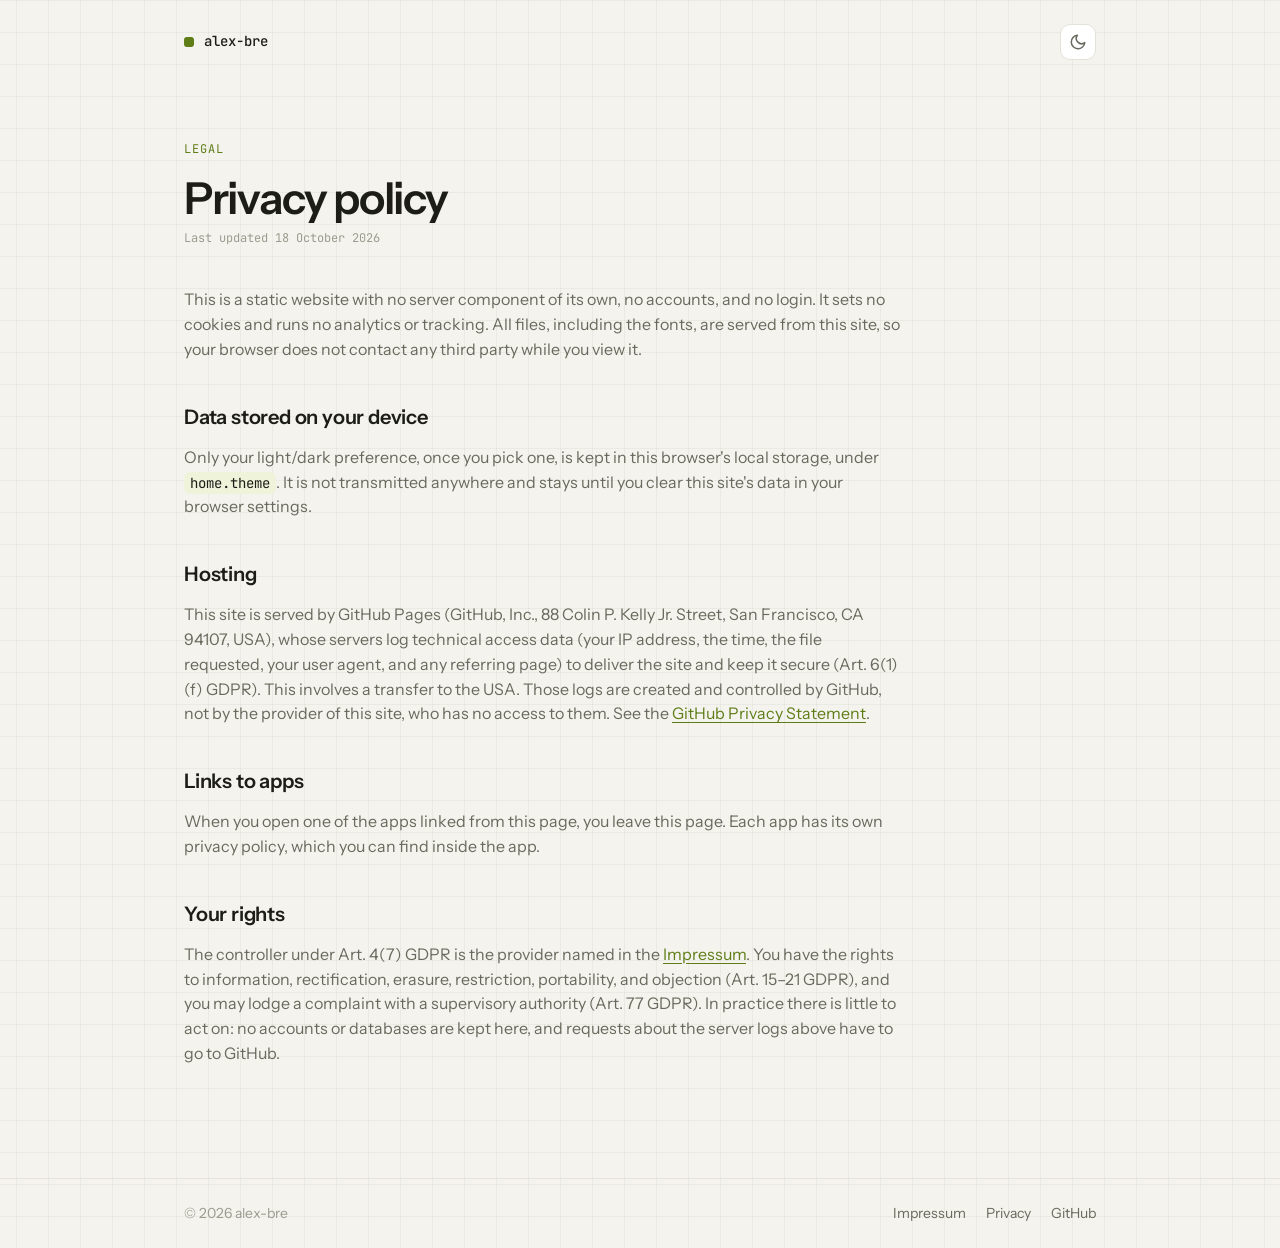
==== privacy.html @ 8b433501 "feat: add impressum and privacy pages" ====
<!doctype html>
<html lang="en">
  <head>
    <meta charset="UTF-8" />
    <meta name="viewport" content="width=device-width, initial-scale=1.0" />
    <title>Privacy policy — alex-bre</title>
    <meta name="description" content="What data alex-bre.github.io processes, and where it goes." />
    <meta name="theme-color" content="#f4f3ee" media="(prefers-color-scheme: light)" />
    <meta name="theme-color" content="#161713" media="(prefers-color-scheme: dark)" />
    <link rel="icon" type="image/svg+xml" href="favicon.svg" />
    <link rel="preload" href="fonts/InstrumentSans-latin.woff2" as="font" type="font/woff2" crossorigin />
    <!-- Resolve the theme before first paint: an explicit choice if one was
         made, else the OS preference. -->
    <script>
      try {
        var t = localStorage.getItem('home.theme')
        if (t === 'light' || t === 'dark') document.documentElement.setAttribute('data-theme', t)
      } catch (e) {
        /* storage blocked: fall back to the OS preference via CSS */
      }
    </script>
    <link rel="stylesheet" href="css/site.css" />
  </head>
  <body>
    <header>
      <div class="wrap">
        <a class="brand" href="./"><span class="brand-mark" aria-hidden="true"></span>alex-bre</a>
        <button class="theme-toggle" type="button" aria-label="Toggle dark mode">
          <svg class="icon-moon" viewBox="0 0 24 24" fill="none" stroke="currentColor" stroke-width="2" stroke-linecap="round" stroke-linejoin="round" aria-hidden="true"><path d="M21 12.8A9 9 0 1 1 11.2 3a7 7 0 0 0 9.8 9.8z" /></svg>
          <svg class="icon-sun" viewBox="0 0 24 24" fill="none" stroke="currentColor" stroke-width="2" stroke-linecap="round" stroke-linejoin="round" aria-hidden="true"><circle cx="12" cy="12" r="4" /><path d="M12 2v2M12 20v2M4.9 4.9l1.4 1.4M17.7 17.7l1.4 1.4M2 12h2M20 12h2M4.9 19.1l1.4-1.4M17.7 6.3l1.4-1.4" /></svg>
        </button>
      </div>
    </header>

    <main>
      <article class="wrap legal">
        <p class="eyebrow">Legal</p>
        <h1>Privacy policy</h1>
        <p class="updated">Last updated 18 October 2026</p>

        <p>
          This is a static website with no server component of its own, no accounts, and no login.
          It sets no cookies and runs no analytics or tracking. All files, including the fonts, are
          served from this site, so your browser does not contact any third party while you view it.
        </p>

        <h2>Data stored on your device</h2>
        <p>
          Only your light/dark preference, once you pick one, is kept in this browser's local
          storage, under <code>home.theme</code>. It is not transmitted anywhere and stays until you
          clear this site's data in your browser settings.
        </p>

        <h2>Hosting</h2>
        <p>
          This site is served by GitHub Pages (GitHub, Inc., 88 Colin P. Kelly Jr. Street, San
          Francisco, CA 94107, USA), whose servers log technical access data (your IP address, the
          time, the file requested, your user agent, and any referring page) to deliver the site and
          keep it secure (Art. 6(1)(f) GDPR). This involves a transfer to the USA. Those logs are
          created and controlled by GitHub, not by the provider of this site, who has no access to
          them. See the
          <a href="https://docs.github.com/en/site-policy/privacy-policies/github-privacy-statement" target="_blank" rel="noreferrer noopener">GitHub Privacy Statement</a>.
        </p>

        <h2>Links to apps</h2>
        <p>
          When you open one of the apps linked from this page, you leave this page. Each app has its
          own privacy policy, which you can find inside the app.
        </p>

        <h2>Your rights</h2>
        <p>
          The controller under Art. 4(7) GDPR is the provider named in the
          <a href="impressum.html">Impressum</a>. You have the rights to information, rectification,
          erasure, restriction, portability, and objection (Art. 15–21 GDPR), and you may lodge a
          complaint with a supervisory authority (Art. 77 GDPR). In practice there is little to act
          on: no accounts or databases are kept here, and requests about the server logs above have
          to go to GitHub.
        </p>
      </article>
    </main>

    <footer>
      <div class="wrap">
        <span>&copy; <span id="year">2026</span> alex-bre</span>
        <nav class="footer-links" aria-label="Legal">
          <a href="impressum.html">Impressum</a>
          <a href="privacy.html" aria-current="page">Privacy</a>
          <a href="https://github.com/alex-bre">GitHub</a>
        </nav>
      </div>
    </footer>

    <script src="js/site.js"></script>
  </body>
</html>
---- css/site.css ----
/* Fonts are self-hosted so no visitor data goes to a third party.
   Both are variable fonts under the SIL Open Font License (see fonts/). */
@font-face {
  font-family: 'Instrument Sans';
  font-style: normal;
  font-weight: 400 600;
  font-display: swap;
  src: url(../fonts/InstrumentSans-latin-ext.woff2) format('woff2');
  unicode-range: U+0100-02BA, U+02BD-02C5, U+02C7-02CC, U+02CE-02D7, U+02DD-02FF, U+0304, U+0308, U+0329, U+1D00-1DBF, U+1E00-1E9F, U+1EF2-1EFF, U+2020, U+20A0-20AB, U+20AD-20C4, U+2113, U+2C60-2C7F, U+A720-A7FF;
}
@font-face {
  font-family: 'Instrument Sans';
  font-style: normal;
  font-weight: 400 600;
  font-display: swap;
  src: url(../fonts/InstrumentSans-latin.woff2) format('woff2');
  unicode-range: U+0000-00FF, U+0131, U+0152-0153, U+02BB-02BC, U+02C6, U+02DA, U+02DC, U+0304, U+0308, U+0329, U+2000-206F, U+20AC, U+2122, U+2191, U+2193, U+2212, U+2215, U+FEFF, U+FFFD;
}
@font-face {
  font-family: 'JetBrains Mono';
  font-style: normal;
  font-weight: 400 500;
  font-display: swap;
  src: url(../fonts/JetBrainsMono-latin-ext.woff2) format('woff2');
  unicode-range: U+0100-02BA, U+02BD-02C5, U+02C7-02CC, U+02CE-02D7, U+02DD-02FF, U+0304, U+0308, U+0329, U+1D00-1DBF, U+1E00-1E9F, U+1EF2-1EFF, U+2020, U+20A0-20AB, U+20AD-20C4, U+2113, U+2C60-2C7F, U+A720-A7FF;
}
@font-face {
  font-family: 'JetBrains Mono';
  font-style: normal;
  font-weight: 400 500;
  font-display: swap;
  src: url(../fonts/JetBrainsMono-latin.woff2) format('woff2');
  unicode-range: U+0000-00FF, U+0131, U+0152-0153, U+02BB-02BC, U+02C6, U+02DA, U+02DC, U+0304, U+0308, U+0329, U+2000-206F, U+20AC, U+2122, U+2191, U+2193, U+2212, U+2215, U+FEFF, U+FFFD;
}

:root {
  --bg: #f4f3ee;
  --panel: #ffffff;
  --border: #e4e2d9;
  --border-strong: #d2cfc3;
  --text: #1c1d17;
  --text-muted: #686a5d;
  --text-faint: #9b9c8f;
  --accent: #5f7d17;
  --accent-soft: #eef3da;
  --shadow: 0 1px 2px rgba(28, 29, 23, 0.04), 0 8px 24px -12px rgba(28, 29, 23, 0.12);
  --shadow-hover: 0 2px 4px rgba(28, 29, 23, 0.05), 0 18px 40px -16px rgba(28, 29, 23, 0.22);
  --grid: rgba(28, 29, 23, 0.045);
  color-scheme: light;
}
@media (prefers-color-scheme: dark) {
  :root:not([data-theme='light']) {
    --bg: #161713;
    --panel: #1e1f1a;
    --border: #32342b;
    --border-strong: #43463a;
    --text: #eaeae2;
    --text-muted: #a3a597;
    --text-faint: #6e7064;
    --accent: #b3cd4c;
    --accent-soft: #333b18;
    --shadow: 0 1px 2px rgba(0, 0, 0, 0.3);
    --shadow-hover: 0 18px 40px -16px rgba(0, 0, 0, 0.6);
    --grid: rgba(234, 234, 226, 0.035);
    color-scheme: dark;
  }
}
:root[data-theme='dark'] {
  --bg: #161713;
  --panel: #1e1f1a;
  --border: #32342b;
  --border-strong: #43463a;
  --text: #eaeae2;
  --text-muted: #a3a597;
  --text-faint: #6e7064;
  --accent: #b3cd4c;
  --accent-soft: #333b18;
  --shadow: 0 1px 2px rgba(0, 0, 0, 0.3);
  --shadow-hover: 0 18px 40px -16px rgba(0, 0, 0, 0.6);
  --grid: rgba(234, 234, 226, 0.035);
  color-scheme: dark;
}

*,
*::before,
*::after {
  box-sizing: border-box;
}
html,
body {
  margin: 0;
}
body {
  min-height: 100vh;
  display: flex;
  flex-direction: column;
  background-color: var(--bg);
  background-image: linear-gradient(var(--grid) 1px, transparent 1px),
    linear-gradient(90deg, var(--grid) 1px, transparent 1px);
  background-size: 32px 32px;
  background-position: center top;
  color: var(--text);
  font-family: 'Instrument Sans', system-ui, -apple-system, 'Segoe UI', sans-serif;
  font-size: 16px;
  line-height: 1.55;
  -webkit-font-smoothing: antialiased;
}
.wrap {
  width: 100%;
  max-width: 960px;
  margin: 0 auto;
  padding: 0 24px;
}
a {
  color: inherit;
}
:focus-visible {
  outline: 2px solid var(--accent);
  outline-offset: 3px;
  border-radius: 6px;
}

/* Header */
header {
  padding: 24px 0;
}
header .wrap {
  display: flex;
  align-items: center;
  justify-content: space-between;
}
.brand {
  font-family: 'JetBrains Mono', ui-monospace, monospace;
  font-size: 14px;
  font-weight: 500;
  text-decoration: none;
  display: inline-flex;
  align-items: center;
  gap: 10px;
}
.brand-mark {
  width: 10px;
  height: 10px;
  border-radius: 3px;
  background: var(--accent);
}
.theme-toggle {
  appearance: none;
  border: 1px solid var(--border);
  background: var(--panel);
  color: var(--text-muted);
  width: 36px;
  height: 36px;
  border-radius: 10px;
  display: grid;
  place-items: center;
  cursor: pointer;
  transition: color 0.15s, border-color 0.15s;
}
.theme-toggle:hover {
  color: var(--text);
  border-color: var(--border-strong);
}
.theme-toggle svg {
  width: 18px;
  height: 18px;
}
.icon-sun {
  display: none;
}
:root[data-theme='dark'] .icon-sun {
  display: block;
}
:root[data-theme='dark'] .icon-moon {
  display: none;
}
@media (prefers-color-scheme: dark) {
  :root:not([data-theme='light']) .icon-sun {
    display: block;
  }
  :root:not([data-theme='light']) .icon-moon {
    display: none;
  }
}

/* Hero */
main {
  flex: 1;
}
.hero {
  padding: 72px 0 48px;
}
.eyebrow {
  font-family: 'JetBrains Mono', ui-monospace, monospace;
  font-size: 12px;
  letter-spacing: 0.08em;
  text-transform: uppercase;
  color: var(--accent);
  margin: 0 0 16px;
}
h1 {
  font-size: clamp(36px, 6vw, 56px);
  line-height: 1.05;
  letter-spacing: -0.03em;
  font-weight: 600;
  margin: 0 0 20px;
  max-width: 16ch;
}
.lede {
  font-size: 18px;
  color: var(--text-muted);
  max-width: 52ch;
  margin: 0;
}

/* App cards */
.apps {
  display: grid;
  grid-template-columns: repeat(auto-fill, minmax(min(100%, 300px), 1fr));
  gap: 20px;
  padding-bottom: 96px;
}
.card {
  position: relative;
  display: flex;
  flex-direction: column;
  gap: 20px;
  padding: 28px;
  background: var(--panel);
  border: 1px solid var(--border);
  border-radius: 18px;
  box-shadow: var(--shadow);
  text-decoration: none;
  transition: transform 0.2s ease, box-shadow 0.2s ease, border-color 0.2s ease;
}
.card:hover {
  transform: translateY(-3px);
  box-shadow: var(--shadow-hover);
  border-color: var(--border-strong);
}
.card:focus-visible {
  border-radius: 18px;
}
.card-top {
  display: flex;
  align-items: center;
  justify-content: space-between;
}
.app-icon {
  width: 56px;
  height: 56px;
  border-radius: 14px;
  background: var(--accent-soft);
  display: grid;
  place-items: center;
}
.app-icon svg {
  width: 34px;
  height: 34px;
}
.arrow {
  width: 36px;
  height: 36px;
  border-radius: 50%;
  border: 1px solid var(--border);
  display: grid;
  place-items: center;
  color: var(--text-muted);
  transition: background 0.2s, color 0.2s, border-color 0.2s, transform 0.2s;
}
.arrow svg {
  width: 16px;
  height: 16px;
}
.card:hover .arrow {
  background: var(--accent);
  border-color: var(--accent);
  color: var(--panel);
  transform: rotate(-45deg);
}
.card h2 {
  font-size: 22px;
  font-weight: 600;
  letter-spacing: -0.01em;
  margin: 0 0 4px;
}
.tag {
  font-family: 'JetBrains Mono', ui-monospace, monospace;
  font-size: 12px;
  color: var(--text-faint);
  margin: 0 0 12px;
}
.card p.desc {
  color: var(--text-muted);
  margin: 0;
}
.card-url {
  margin-top: auto;
  padding-top: 16px;
  border-top: 1px solid var(--border);
  font-family: 'JetBrains Mono', ui-monospace, monospace;
  font-size: 12px;
  color: var(--text-faint);
  overflow-wrap: anywhere;
}

/* Footer */
footer {
  border-top: 1px solid var(--border);
  padding: 24px 0;
  font-size: 14px;
  color: var(--text-faint);
}
footer .wrap {
  display: flex;
  flex-wrap: wrap;
  gap: 12px;
  justify-content: space-between;
}
footer a {
  color: var(--text-muted);
  text-decoration: none;
}
footer a:hover {
  color: var(--text);
}
.footer-links {
  display: flex;
  flex-wrap: wrap;
  gap: 20px;
}

/* Legal pages (Impressum, Privacy) */
.legal {
  padding-top: 56px;
  padding-bottom: 96px;
}
.legal > * {
  max-width: 720px;
}
.legal p,
.legal address {
  color: var(--text-muted);
  margin: 0 0 16px;
}
.legal .eyebrow {
  color: var(--accent);
}
.legal h1 {
  font-size: clamp(32px, 5vw, 44px);
  margin-bottom: 8px;
}
.legal .updated {
  font-family: 'JetBrains Mono', ui-monospace, monospace;
  font-size: 12px;
  color: var(--text-faint);
  margin: 0 0 40px;
}
.legal h2 {
  font-size: 20px;
  font-weight: 600;
  letter-spacing: -0.01em;
  margin: 40px 0 12px;
}
.legal address {
  font-style: normal;
  padding: 20px 24px;
  background: var(--panel);
  border: 1px solid var(--border);
  border-radius: 14px;
  color: var(--text);
}
.legal a {
  color: var(--accent);
  text-underline-offset: 3px;
}
.legal code {
  font-family: 'JetBrains Mono', ui-monospace, monospace;
  font-size: 0.875em;
  padding: 2px 6px;
  border-radius: 6px;
  background: var(--accent-soft);
  color: var(--text);
}

@media (max-width: 600px) {
  .wrap {
    padding: 0 16px;
  }
  .hero {
    padding: 40px 0 32px;
  }
  .card {
    padding: 22px;
  }
  .legal {
    padding-top: 32px;
    padding-bottom: 64px;
  }
}
@media (prefers-reduced-motion: reduce) {
  * {
    transition: none !important;
  }
}
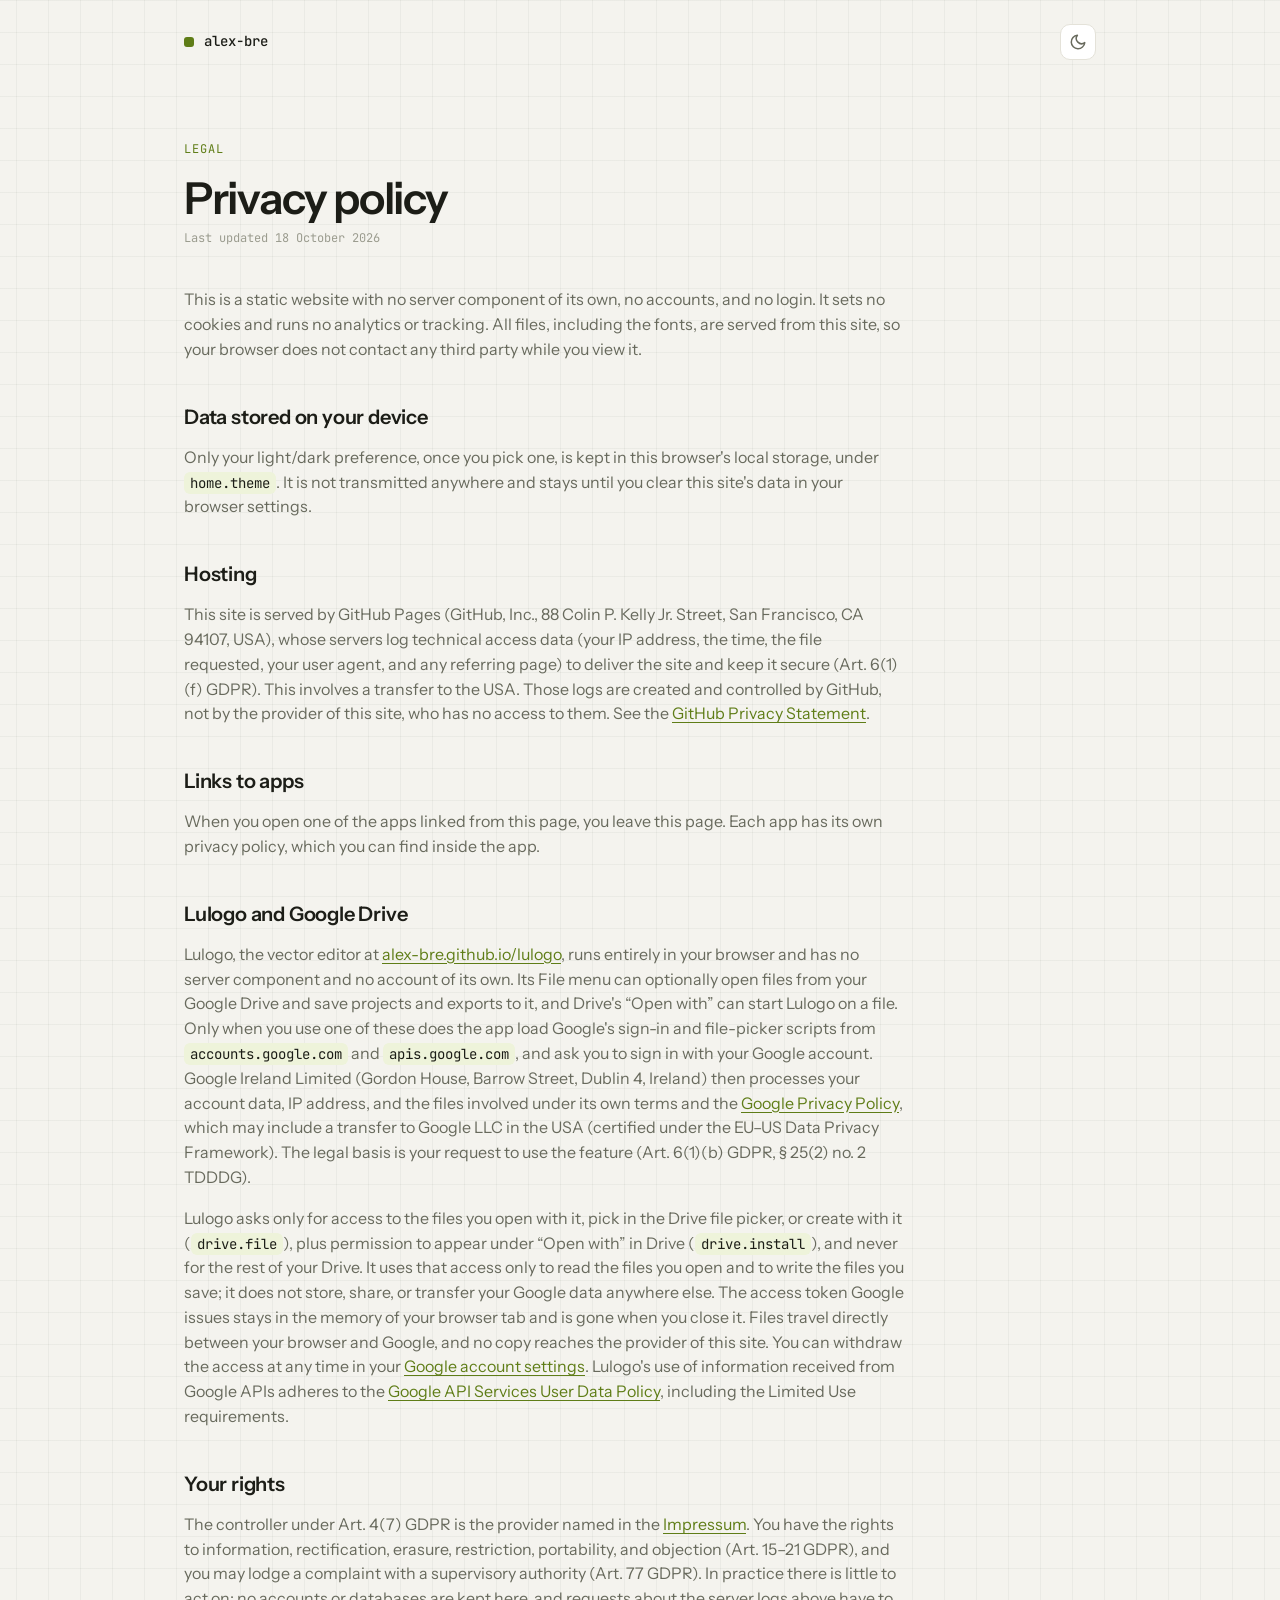
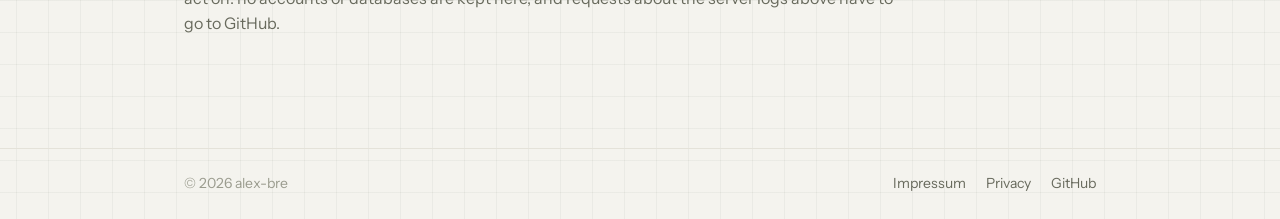
==== commit 17c0d333: "docs: add lulogo section to privacy page" ====
--- a/privacy.html
+++ b/privacy.html
@@ -68,6 +68,40 @@
           own privacy policy, which you can find inside the app.
         </p>
 
+        <!-- Linked from the Lulogo OAuth consent screen, which needs a public URL.
+             Keep in step with the privacy section of src/panels/AboutDialog.jsx in
+             the lulogo repository. -->
+        <h2 id="lulogo-google-drive">Lulogo and Google Drive</h2>
+        <p>
+          Lulogo, the vector editor at <a href="https://alex-bre.github.io/lulogo/">alex-bre.github.io/lulogo</a>,
+          runs entirely in your browser and has no server component and no account of its own. Its
+          File menu can optionally open files from your Google Drive and save projects and exports
+          to it, and Drive's &ldquo;Open with&rdquo; can start Lulogo on a file. Only when you use one
+          of these does the app load Google's sign-in and file-picker scripts from
+          <code>accounts.google.com</code> and <code>apis.google.com</code>, and ask you to sign in
+          with your Google account. Google Ireland Limited (Gordon House, Barrow Street, Dublin 4,
+          Ireland) then processes your account data, IP address, and the files involved under its
+          own terms and the
+          <a href="https://policies.google.com/privacy" target="_blank" rel="noreferrer noopener">Google Privacy Policy</a>,
+          which may include a transfer to Google LLC in the USA (certified under the EU&ndash;US Data
+          Privacy Framework). The legal basis is your request to use the feature (Art. 6(1)(b) GDPR,
+          &sect; 25(2) no. 2 TDDDG).
+        </p>
+        <p>
+          Lulogo asks only for access to the files you open with it, pick in the Drive file picker,
+          or create with it (<code>drive.file</code>), plus permission to appear under &ldquo;Open
+          with&rdquo; in Drive (<code>drive.install</code>), and never for the rest of your Drive.
+          It uses that access only to read the files you open and to write the files you save; it
+          does not store, share, or transfer your Google data anywhere else. The access token Google
+          issues stays in the memory of your browser tab and is gone when you close it. Files travel
+          directly between your browser and Google, and no copy reaches the provider of this site.
+          You can withdraw the access at any time in your
+          <a href="https://myaccount.google.com/connections" target="_blank" rel="noreferrer noopener">Google account settings</a>.
+          Lulogo's use of information received from Google APIs adheres to the
+          <a href="https://developers.google.com/terms/api-services-user-data-policy" target="_blank" rel="noreferrer noopener">Google API Services User Data Policy</a>,
+          including the Limited Use requirements.
+        </p>
+
         <h2>Your rights</h2>
         <p>
           The controller under Art. 4(7) GDPR is the provider named in the
